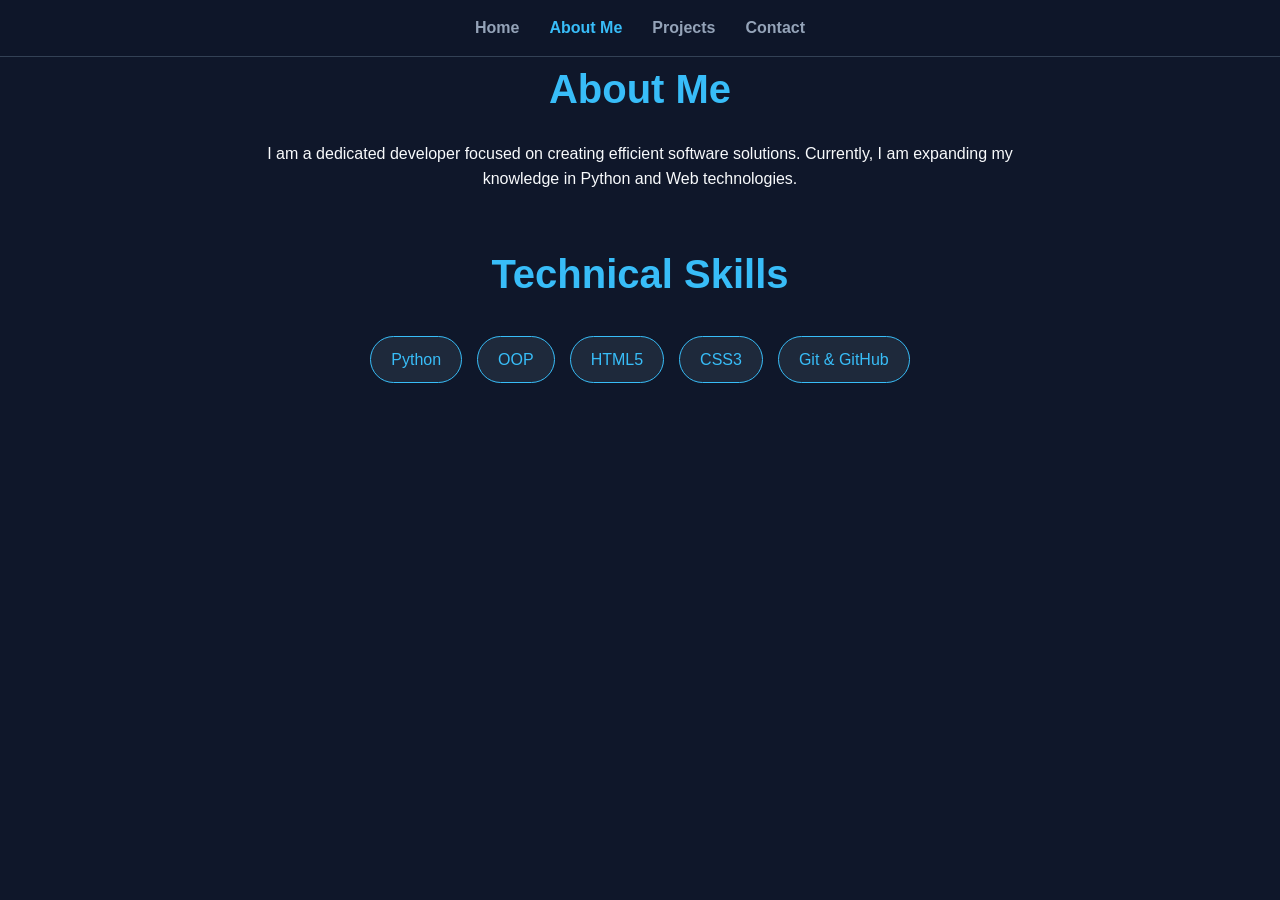
==== about.html @ 62d6a4ef "updated stylesheet" ====
<!DOCTYPE html>
<html lang="en">
<head>
    <meta charset="UTF-8">
    <meta name="viewport" content="width=device-width, initial-scale=1.0">
    <title>About Me | Skills</title>
    <link rel="stylesheet" href="css/style.css">
</head>
<body>
    <nav>
        <ul class="nav-links">
            <li><a href="index.html">Home</a></li>
            <li><a href="about.html" class="active">About Me</a></li>
            <li><a href="projects.html">Projects</a></li>
            <li><a href="contact.html">Contact</a></li>
        </ul>
    </nav>

    <section class="container">
        <h2>About Me</h2>
        <p style="text-align: center; max-width: 800px; margin: 0 auto;">
            I am a dedicated developer focused on creating efficient software solutions. 
            Currently, I am expanding my knowledge in Python and Web technologies.
        </p>

        <h2 style="margin-top: 50px;">Technical Skills</h2>
        <div class="skills-container">
            <span class="skill-badge">Python</span>
            <span class="skill-badge">OOP</span>
            <span class="skill-badge">HTML5</span>
            <span class="skill-badge">CSS3</span>
            <span class="skill-badge">Git & GitHub</span>
        </div>
    </section>

    <button id="scrollToTop">↑</button>
    <script src="js/script.js"></script>
</body>
</html>
---- css/style.css ----
/* --- Global Styles & Dark Theme --- */
:root {
    --bg-dark: #0f172a;
    --card-bg: #1e293b;
    --accent: #38bdf8; /* Sky Blue */
    --text-main: #f8fafc;
    --text-dim: #94a3b8;
    --nav-bg: rgba(15, 23, 42, 0.9);
}

* {
    margin: 0;
    padding: 0;
    box-sizing: border-box;
}

body {
    font-family: 'Segoe UI', Roboto, Helvetica, Arial, sans-serif;
    background-color: var(--bg-dark);
    color: var(--text-main);
    line-height: 1.6;
    scroll-behavior: smooth;
}

.container {
    max-width: 1100px;
    margin: 0 auto;
    padding: 0 20px;
}

/* --- Navigation --- */
nav {
    background: var(--nav-bg);
    backdrop-filter: blur(10px);
    border-bottom: 1px solid #334155;
    position: sticky;
    top: 0;
    z-index: 1000;
    padding: 15px 0;
}

.nav-links {
    display: flex;
    justify-content: center;
    list-style: none;
    gap: 30px;
}

.nav-links a {
    color: var(--text-dim);
    text-decoration: none;
    font-weight: 600;
    transition: 0.3s;
}

.nav-links a:hover, .nav-links a.active {
    color: var(--accent);
}

/* --- Hero Section (Home) --- */
.hero {
    height: 85vh;
    display: flex;
    flex-direction: column;
    align-items: center;
    justify-content: center;
    text-align: center;
}

.profile-img {
    width: 180px;
    height: 180px;
    border-radius: 50%;
    border: 4px solid var(--accent);
    margin-bottom: 20px;
    box-shadow: 0 0 25px rgba(56, 189, 248, 0.3);
    object-fit: cover;
}

h1 { font-size: 3rem; margin-bottom: 10px; }
.job-title { color: var(--accent); font-size: 1.4rem; font-weight: 300; }

/* --- Content Sections (About/Skills) --- */
section { padding: 80px 0; }
h2 { font-size: 2.5rem; margin-bottom: 20px; color: var(--accent); text-align: center; }

.skills-container {
    display: flex;
    flex-wrap: wrap;
    justify-content: center;
    gap: 15px;
    margin-top: 30px;
}

.skill-badge {
    background: var(--card-bg);
    padding: 10px 20px;
    border-radius: 50px;
    border: 1px solid var(--accent);
    color: var(--accent);
}

/* --- Projects Grid (Responsive) --- */
.projects-grid {
    display: grid;
    grid-template-columns: repeat(auto-fit, minmax(300px, 1fr));
    gap: 25px;
}

.project-card {
    background: var(--card-bg);
    border-radius: 15px;
    overflow: hidden;
    transition: transform 0.3s ease;
    border: 1px solid #334155;
}

.project-card:hover { transform: translateY(-10px); border-color: var(--accent); }
.project-card img { width: 100%; height: 200px; object-fit: cover; }
.project-info { padding: 20px; }

.btn {
    display: inline-block;
    background: var(--accent);
    color: #000;
    padding: 10px 20px;
    border-radius: 5px;
    text-decoration: none;
    font-weight: bold;
    margin-top: 15px;
}

/* --- Contact Form --- */
.contact-form {
    max-width: 600px;
    margin: 0 auto;
    display: flex;
    flex-direction: column;
    gap: 15px;
}

.contact-form input, .contact-form textarea {
    background: var(--card-bg);
    border: 1px solid #334155;
    padding: 12px;
    color: white;
    border-radius: 8px;
}

/* --- Scroll To Top Button --- */
#scrollToTop {
    display: none;
    position: fixed;
    bottom: 30px;
    right: 30px;
    background: var(--accent);
    border: none;
    width: 50px;
    height: 50px;
    border-radius: 50%;
    cursor: pointer;
    font-size: 1.5rem;
    box-shadow: 0 5px 15px rgba(0,0,0,0.3);
}

/* --- Mobile Responsiveness --- */
@media (max-width: 768px) {
    .nav-links { gap: 15px; font-size: 0.9rem; }
    h1 { font-size: 2.2rem; }
}
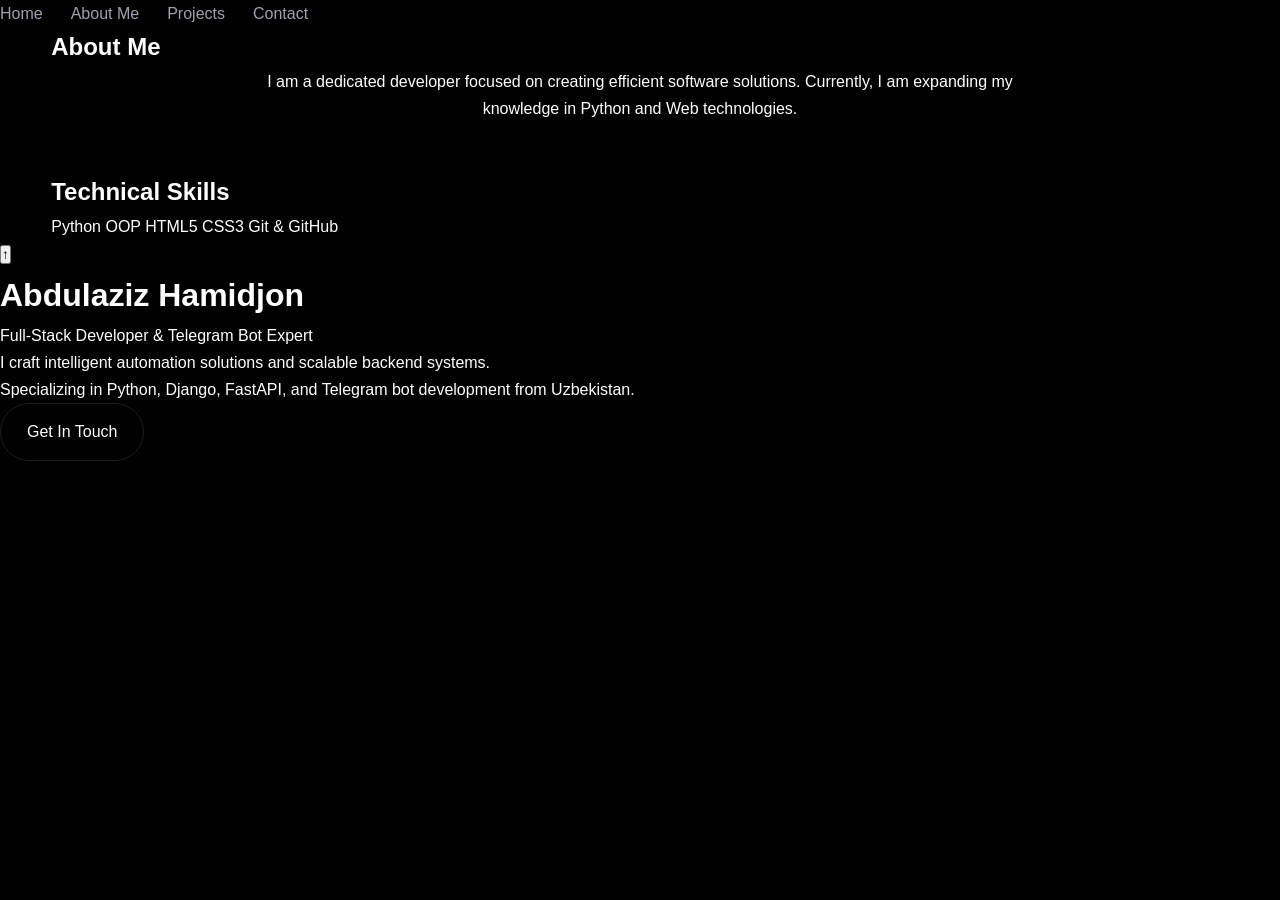
==== commit 2df3ac0d: "built the entire website on the index" ====
--- a/about.html
+++ b/about.html
@@ -36,4 +36,20 @@
     <button id="scrollToTop">↑</button>
     <script src="js/script.js"></script>
 </body>
+<!-- Hero Section Based on Image -->
+<header class="hero-fullscreen">
+    <div class="hero-content">
+        <h1 class="hero-name">Abdulaziz Hamidjon</h1>
+        <p class="hero-job">Full-Stack Developer & Telegram Bot Expert</p>
+        <p class="hero-description">
+            I craft intelligent automation solutions and scalable backend systems.<br>
+            Specializing in Python, Django, FastAPI, and Telegram bot development from Uzbekistan.
+        </p>
+        <div class="hero-actions">
+            <a href="#contact" class="btn-outline">Get In Touch</a>
+        </div>
+    </div>
+</header>
+
+
 </html>
--- a/css/style.css
+++ b/css/style.css
@@ -1,170 +1,556 @@
-/* --- Global Styles & Dark Theme --- */
 :root {
-    --bg-dark: #0f172a;
-    --card-bg: #1e293b;
-    --accent: #38bdf8; /* Sky Blue */
-    --text-main: #f8fafc;
-    --text-dim: #94a3b8;
-    --nav-bg: rgba(15, 23, 42, 0.9);
+  --bg: #000000;
+  --surface: rgba(255, 255, 255, 0.03);
+  --border: rgba(255, 255, 255, 0.12);
+  --text: #ffffff;
+  --muted: #a1a1aa;
+  --soft: #d4d4d8;
+  --max-width: 1180px;
+  --radius: 18px;
+  --transition: all 0.3s ease;
 }
 
 * {
-    margin: 0;
-    padding: 0;
-    box-sizing: border-box;
+  margin: 0;
+  padding: 0;
+  box-sizing: border-box;
+}
+
+html {
+  scroll-behavior: smooth;
 }
 
 body {
-    font-family: 'Segoe UI', Roboto, Helvetica, Arial, sans-serif;
-    background-color: var(--bg-dark);
-    color: var(--text-main);
-    line-height: 1.6;
-    scroll-behavior: smooth;
+  font-family: 'Inter', sans-serif;
+  background: var(--bg);
+  color: var(--text);
+  line-height: 1.7;
+}
+
+a {
+  color: inherit;
+  text-decoration: none;
+}
+
+ul {
+  list-style: none;
 }
 
 .container {
-    max-width: 1100px;
-    margin: 0 auto;
-    padding: 0 20px;
-}
-
-/* --- Navigation --- */
-nav {
-    background: var(--nav-bg);
-    backdrop-filter: blur(10px);
-    border-bottom: 1px solid #334155;
-    position: sticky;
-    top: 0;
-    z-index: 1000;
-    padding: 15px 0;
+  width: min(92%, var(--max-width));
+  margin: 0 auto;
+}
+
+.section {
+  padding: 110px 0;
+}
+
+.site-header {
+  position: sticky;
+  top: 0;
+  z-index: 1000;
+  backdrop-filter: blur(14px);
+  background: rgba(0, 0, 0, 0.6);
+  border-bottom: 1px solid rgba(255, 255, 255, 0.06);
+}
+
+.nav {
+  display: flex;
+  align-items: center;
+  justify-content: space-between;
+  padding: 18px 0;
+}
+
+.logo {
+  font-size: 1.2rem;
+  font-weight: 800;
+  letter-spacing: 0.08em;
 }
 
 .nav-links {
-    display: flex;
-    justify-content: center;
-    list-style: none;
-    gap: 30px;
+  display: flex;
+  gap: 28px;
 }
 
 .nav-links a {
-    color: var(--text-dim);
-    text-decoration: none;
-    font-weight: 600;
-    transition: 0.3s;
-}
-
-.nav-links a:hover, .nav-links a.active {
-    color: var(--accent);
-}
-
-/* --- Hero Section (Home) --- */
+  color: var(--muted);
+  transition: var(--transition);
+}
+
+.nav-links a:hover {
+  color: var(--text);
+}
+
 .hero {
-    height: 85vh;
-    display: flex;
+  min-height: 100vh;
+  display: flex;
+  align-items: center;
+  text-align: center;
+}
+
+.hero-content {
+  max-width: 840px;
+}
+
+.hero h1 {
+  font-size: clamp(2.5rem, 7vw, 5.5rem);
+  font-weight: 800;
+  line-height: 1.05;
+  margin-bottom: 16px;
+}
+
+.hero h2 {
+  font-size: clamp(1.1rem, 2.2vw, 1.6rem);
+  color: var(--soft);
+  font-weight: 500;
+  margin-bottom: 20px;
+}
+
+.hero p {
+  max-width: 720px;
+  margin: 0 auto 34px;
+  color: var(--muted);
+  font-size: 1.05rem;
+}
+
+.btn-outline {
+  display: inline-block;
+  padding: 14px 26px;
+  border: 1px solid var(--border);
+  border-radius: 999px;
+  color: var(--text);
+  transition: var(--transition);
+}
+
+.btn-outline:hover {
+  background: rgba(255, 255, 255, 0.06);
+  transform: translateY(-2px);
+}
+
+.about-grid {
+  display: grid;
+  grid-template-columns: 1.4fr 1fr;
+  gap: 56px;
+}
+
+.about-section h2,
+.connect-section h2 {
+  font-size: 2.2rem;
+  margin-bottom: 24px;
+}
+
+.about-left p {
+  color: var(--muted);
+  margin-bottom: 16px;
+  max-width: 760px;
+}
+
+.skills-block {
+  margin-top: 34px;
+}
+
+.skills-block h3,
+.info-block h3,
+.connect-group h3 {
+  font-size: 1rem;
+  color: var(--text);
+  margin-bottom: 16px;
+}
+
+.skills-tags {
+  display: flex;
+  flex-wrap: wrap;
+  gap: 12px;
+}
+
+.skills-tags span {
+  padding: 10px 14px;
+  border: 1px solid var(--border);
+  background: var(--surface);
+  border-radius: 999px;
+  color: var(--soft);
+  font-size: 0.95rem;
+}
+
+.info-block {
+  margin-bottom: 32px;
+}
+
+.info-block p,
+.info-block li {
+  color: var(--muted);
+}
+
+.info-block ul {
+  padding-left: 18px;
+  list-style: disc;
+}
+
+blockquote {
+  border-left: 2px solid rgba(255, 255, 255, 0.16);
+  padding-left: 16px;
+  color: var(--soft);
+  font-style: italic;
+}
+
+.section-heading.center {
+  text-align: center;
+  max-width: 760px;
+  margin: 0 auto 56px;
+}
+
+.section-heading p {
+  color: var(--muted);
+}
+
+.connect-group {
+  margin-bottom: 46px;
+}
+
+.card-grid {
+  display: grid;
+  gap: 20px;
+}
+
+.card-grid.three {
+  grid-template-columns: repeat(3, 1fr);
+}
+
+.card-grid.two {
+  grid-template-columns: repeat(2, 1fr);
+}
+
+.contact-card {
+  border: 1px solid var(--border);
+  background: transparent;
+  border-radius: var(--radius);
+  padding: 24px;
+  transition: var(--transition);
+}
+
+.contact-card:hover {
+  background: rgba(255, 255, 255, 0.04);
+  transform: translateY(-4px);
+}
+
+.contact-card h4 {
+  font-size: 1.1rem;
+  margin-bottom: 10px;
+}
+
+.contact-card p {
+  color: var(--soft);
+  margin-bottom: 8px;
+}
+
+.contact-card span {
+  color: var(--muted);
+  font-size: 0.95rem;
+}
+
+.mono {
+  font-family: ui-monospace, SFMono-Regular, Menlo, Monaco, Consolas, monospace;
+}
+
+@media (max-width: 900px) {
+  .about-grid,
+  .card-grid.three,
+  .card-grid.two {
+    grid-template-columns: 1fr;
+  }
+
+  .section {
+    padding: 90px 0;
+  }
+
+  .nav-links {
+    gap: 16px;
+  }
+}
+
+@media (max-width: 600px) {
+  .nav {
     flex-direction: column;
-    align-items: center;
-    justify-content: center;
-    text-align: center;
-}
-
-.profile-img {
-    width: 180px;
-    height: 180px;
-    border-radius: 50%;
-    border: 4px solid var(--accent);
-    margin-bottom: 20px;
-    box-shadow: 0 0 25px rgba(56, 189, 248, 0.3);
-    object-fit: cover;
-}
-
-h1 { font-size: 3rem; margin-bottom: 10px; }
-.job-title { color: var(--accent); font-size: 1.4rem; font-weight: 300; }
-
-/* --- Content Sections (About/Skills) --- */
-section { padding: 80px 0; }
-h2 { font-size: 2.5rem; margin-bottom: 20px; color: var(--accent); text-align: center; }
-
-.skills-container {
-    display: flex;
-    flex-wrap: wrap;
-    justify-content: center;
-    gap: 15px;
-    margin-top: 30px;
-}
-
-.skill-badge {
-    background: var(--card-bg);
-    padding: 10px 20px;
-    border-radius: 50px;
-    border: 1px solid var(--accent);
-    color: var(--accent);
-}
-
-/* --- Projects Grid (Responsive) --- */
+    gap: 12px;
+  }
+
+  .hero {
+    text-align: left;
+  }
+
+  .hero p {
+    margin-left: 0;
+  }
+
+  .btn-outline {
+    width: fit-content;
+  }
+}
+.contact-layout {
+  display: grid;
+  grid-template-columns: 1.05fr 0.95fr;
+  gap: 56px;
+  align-items: start;
+}
+
+.contact-copy h2 {
+  font-size: clamp(2.6rem, 5vw, 4.8rem);
+  line-height: 1.05;
+  font-weight: 800;
+  max-width: 620px;
+  margin-bottom: 22px;
+}
+
+.contact-copy h2 span {
+  color: #10b981;
+  display: inline-block;
+  border-bottom: 3px solid rgba(16, 185, 129, 0.35);
+}
+
+.contact-copy > p {
+  max-width: 560px;
+  color: var(--muted);
+  font-size: 1.08rem;
+  margin-bottom: 34px;
+}
+
+.contact-info {
+  display: grid;
+  gap: 20px;
+  max-width: 620px;
+}
+
+.contact-card,
+.trusted-card,
+.contact-form {
+  border: 1px solid var(--border);
+  background: rgba(255, 255, 255, 0.03);
+  border-radius: 18px;
+  backdrop-filter: blur(10px);
+}
+
+.contact-card {
+  display: flex;
+  align-items: center;
+  gap: 16px;
+  padding: 20px;
+  transition: var(--transition);
+}
+
+.contact-card:hover {
+  transform: translateY(-3px);
+  background: rgba(255, 255, 255, 0.05);
+}
+
+.contact-card-wide {
+  min-height: 84px;
+}
+
+.contact-row {
+  display: grid;
+  grid-template-columns: repeat(2, 1fr);
+  gap: 16px;
+}
+
+.contact-icon {
+  width: 48px;
+  height: 48px;
+  border-radius: 12px;
+  display: grid;
+  place-items: center;
+  background: rgba(16, 185, 129, 0.12);
+  color: #10b981;
+  font-weight: 700;
+  flex-shrink: 0;
+}
+
+.label {
+  color: var(--muted);
+  font-size: 0.84rem;
+  text-transform: uppercase;
+  letter-spacing: 0.08em;
+  margin-bottom: 4px;
+}
+
+.contact-card h4,
+.trusted-card strong {
+  color: var(--text);
+}
+
+.trusted-card {
+  display: flex;
+  align-items: center;
+  gap: 16px;
+  padding: 18px 20px;
+}
+
+.avatars {
+  display: flex;
+  margin-right: 4px;
+}
+
+.avatars span {
+  width: 34px;
+  height: 34px;
+  border-radius: 50%;
+  display: grid;
+  place-items: center;
+  margin-left: -8px;
+  background: #111;
+  border: 1px solid rgba(255, 255, 255, 0.1);
+}
+
+.trusted-card p {
+  color: var(--muted);
+  margin-top: 4px;
+}
+
+.contact-form {
+  position: relative;
+  padding: 28px;
+}
+
+.uptime-badge {
+  position: absolute;
+  top: -14px;
+  right: 18px;
+  background: linear-gradient(135deg, #1f9d62, #10b981);
+  color: #fff;
+  padding: 10px 16px;
+  border-radius: 999px;
+  font-size: 0.78rem;
+  font-weight: 700;
+  box-shadow: 0 10px 25px rgba(16, 185, 129, 0.2);
+}
+
+.contact-form label {
+  display: block;
+  margin-bottom: 18px;
+}
+
+.contact-form span {
+  display: block;
+  color: var(--muted);
+  font-size: 0.9rem;
+  text-transform: uppercase;
+  letter-spacing: 0.06em;
+  margin-bottom: 8px;
+}
+
+.contact-form input,
+.contact-form textarea {
+  width: 100%;
+  border: 1px solid rgba(255, 255, 255, 0.08);
+  background: rgba(0, 0, 0, 0.45);
+  color: var(--text);
+  border-radius: 12px;
+  padding: 16px;
+  outline: none;
+  transition: var(--transition);
+}
+
+.contact-form input:focus,
+.contact-form textarea:focus {
+  border-color: rgba(16, 185, 129, 0.55);
+  box-shadow: 0 0 0 3px rgba(16, 185, 129, 0.12);
+}
+
+.form-row {
+  display: grid;
+  grid-template-columns: repeat(2, 1fr);
+  gap: 16px;
+}
+
+.send-btn {
+  width: 100%;
+  border: none;
+  border-radius: 14px;
+  padding: 16px 20px;
+  margin-top: 6px;
+  background: linear-gradient(135deg, #10b981, #059669);
+  color: #fff;
+  font-size: 1rem;
+  font-weight: 700;
+  cursor: pointer;
+  transition: var(--transition);
+}
+
+.send-btn:hover {
+  transform: translateY(-2px);
+}
+
+@media (max-width: 900px) {
+  .contact-layout,
+  .form-row,
+  .contact-row {
+    grid-template-columns: 1fr;
+  }
+}
+
+/* PROJECTS */
 .projects-grid {
-    display: grid;
-    grid-template-columns: repeat(auto-fit, minmax(300px, 1fr));
-    gap: 25px;
+  display: grid;
+  grid-template-columns: repeat(3, 1fr);
+  gap: 24px;
+  margin-top: 48px;
 }
 
 .project-card {
-    background: var(--card-bg);
-    border-radius: 15px;
-    overflow: hidden;
-    transition: transform 0.3s ease;
-    border: 1px solid #334155;
-}
-
-.project-card:hover { transform: translateY(-10px); border-color: var(--accent); }
-.project-card img { width: 100%; height: 200px; object-fit: cover; }
-.project-info { padding: 20px; }
-
-.btn {
-    display: inline-block;
-    background: var(--accent);
-    color: #000;
-    padding: 10px 20px;
-    border-radius: 5px;
-    text-decoration: none;
-    font-weight: bold;
-    margin-top: 15px;
-}
-
-/* --- Contact Form --- */
-.contact-form {
-    max-width: 600px;
-    margin: 0 auto;
-    display: flex;
-    flex-direction: column;
-    gap: 15px;
-}
-
-.contact-form input, .contact-form textarea {
-    background: var(--card-bg);
-    border: 1px solid #334155;
-    padding: 12px;
-    color: white;
-    border-radius: 8px;
-}
-
-/* --- Scroll To Top Button --- */
-#scrollToTop {
-    display: none;
-    position: fixed;
-    bottom: 30px;
-    right: 30px;
-    background: var(--accent);
-    border: none;
-    width: 50px;
-    height: 50px;
-    border-radius: 50%;
-    cursor: pointer;
-    font-size: 1.5rem;
-    box-shadow: 0 5px 15px rgba(0,0,0,0.3);
-}
-
-/* --- Mobile Responsiveness --- */
-@media (max-width: 768px) {
-    .nav-links { gap: 15px; font-size: 0.9rem; }
-    h1 { font-size: 2.2rem; }
-}
+  background: var(--surface);
+  border: 1px solid var(--border);
+  border-radius: 20px;
+  padding: 32px;
+  transition: var(--transition);
+  position: relative;
+  overflow: hidden;
+}
+
+.project-card:hover {
+  border-color: rgba(16, 185, 129, 0.4);
+  transform: translateY(-8px);
+}
+
+.project-tags {
+  display: flex;
+  gap: 8px;
+  margin-bottom: 20px;
+}
+
+.project-tags span {
+  font-size: 0.75rem;
+  text-transform: uppercase;
+  letter-spacing: 0.05em;
+  color: #10b981;
+  background: rgba(16, 185, 129, 0.1);
+  padding: 4px 10px;
+  border-radius: 6px;
+}
+
+.project-card h3 {
+  font-size: 1.4rem;
+  margin-bottom: 12px;
+}
+
+.project-card p {
+  color: var(--muted);
+  font-size: 0.95rem;
+  margin-bottom: 24px;
+}
+
+.project-link {
+  font-size: 0.9rem;
+  font-weight: 600;
+  color: #10b981;
+}
+
+/* AVATARS FIXED */
+.avatars img {
+  width: 32px;
+  height: 32px;
+  border-radius: 50%;
+  border: 2px solid #000;
+  margin-left: -10px;
+}
+.avatars img:first-child { margin-left: 0; }
+
+
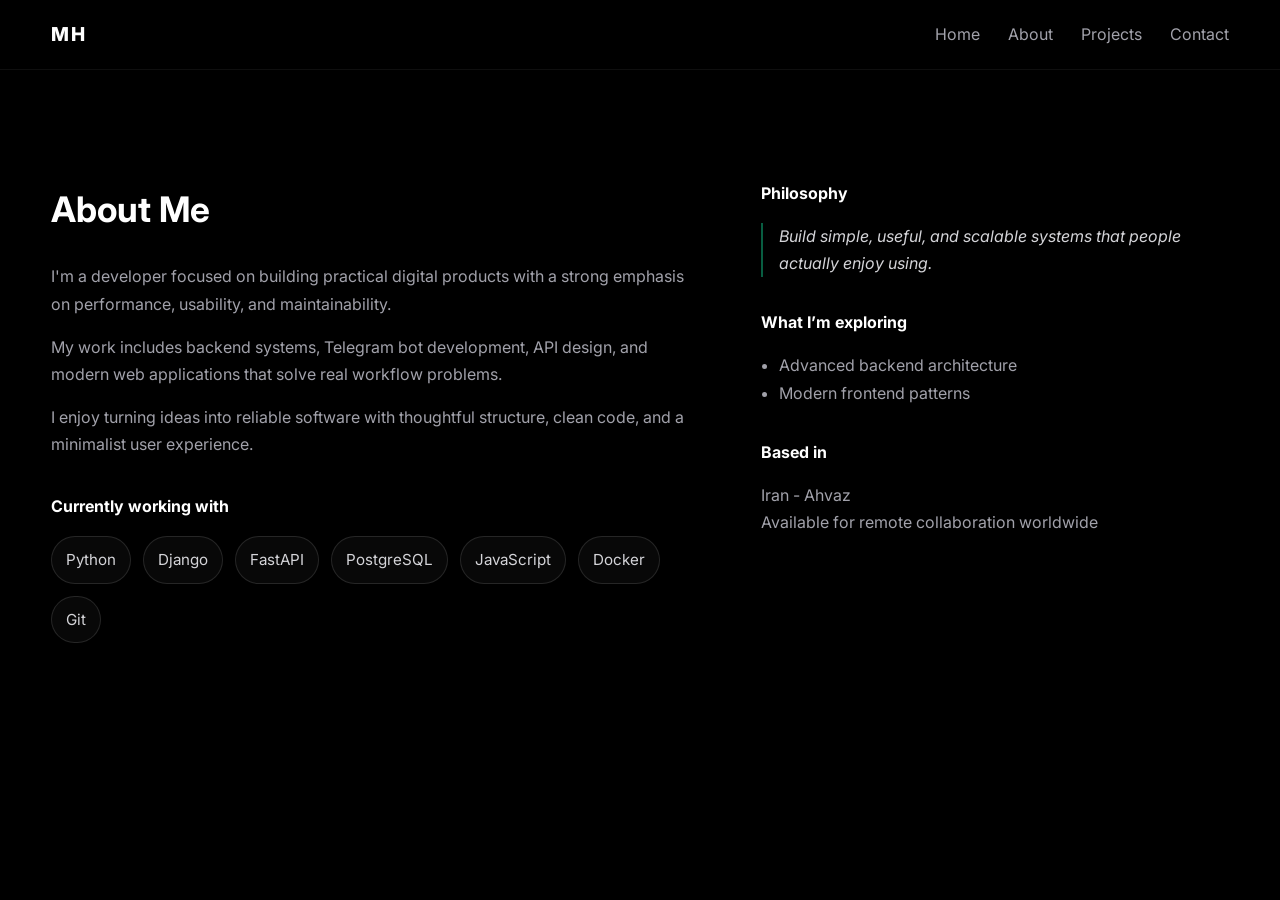
==== commit 07e6c5a1: "modified css , added contact form , added projects" ====
--- a/about.html
+++ b/about.html
@@ -1,55 +1,122 @@
 <!DOCTYPE html>
 <html lang="en">
 <head>
-    <meta charset="UTF-8">
-    <meta name="viewport" content="width=device-width, initial-scale=1.0">
-    <title>About Me | Skills</title>
-    <link rel="stylesheet" href="css/style.css">
+<meta charset="UTF-8">
+<meta name="viewport" content="width=device-width, initial-scale=1.0">
+
+<title>About | MuhammadHosseinKoorehsaz</title>
+
+<link rel="preconnect" href="https://fonts.googleapis.com">
+<link rel="preconnect" href="https://fonts.gstatic.com" crossorigin>
+
+<link href="https://fonts.googleapis.com/css2?family=Inter:wght@400;500;600;700;800&display=swap" rel="stylesheet">
+
+<link rel="stylesheet" href="css/style.css">
 </head>
+
 <body>
-    <nav>
-        <ul class="nav-links">
-            <li><a href="index.html">Home</a></li>
-            <li><a href="about.html" class="active">About Me</a></li>
-            <li><a href="projects.html">Projects</a></li>
-            <li><a href="contact.html">Contact</a></li>
-        </ul>
-    </nav>
 
-    <section class="container">
-        <h2>About Me</h2>
-        <p style="text-align: center; max-width: 800px; margin: 0 auto;">
-            I am a dedicated developer focused on creating efficient software solutions. 
-            Currently, I am expanding my knowledge in Python and Web technologies.
-        </p>
+<header class="site-header">
+<div class="container nav">
 
-        <h2 style="margin-top: 50px;">Technical Skills</h2>
-        <div class="skills-container">
-            <span class="skill-badge">Python</span>
-            <span class="skill-badge">OOP</span>
-            <span class="skill-badge">HTML5</span>
-            <span class="skill-badge">CSS3</span>
-            <span class="skill-badge">Git & GitHub</span>
-        </div>
-    </section>
+<a href="index.html#home" class="logo">MH</a>
 
-    <button id="scrollToTop">↑</button>
-    <script src="js/script.js"></script>
-</body>
-<!-- Hero Section Based on Image -->
-<header class="hero-fullscreen">
-    <div class="hero-content">
-        <h1 class="hero-name">Abdulaziz Hamidjon</h1>
-        <p class="hero-job">Full-Stack Developer & Telegram Bot Expert</p>
-        <p class="hero-description">
-            I craft intelligent automation solutions and scalable backend systems.<br>
-            Specializing in Python, Django, FastAPI, and Telegram bot development from Uzbekistan.
-        </p>
-        <div class="hero-actions">
-            <a href="#contact" class="btn-outline">Get In Touch</a>
-        </div>
-    </div>
+<nav>
+<ul class="nav-links">
+<li><a href="index.html#home">Home</a></li>
+<li><a href="about.html" class="active">About</a></li>
+<li><a href="index.html#projects">Projects</a></li>
+<li><a href="index.html#connect">Contact</a></li>
+</ul>
+</nav>
+
+</div>
 </header>
 
 
+<section class="section about-section">
+
+<div class="container about-grid">
+
+<div class="about-left">
+
+<h2>About Me</h2>
+
+<p>
+I'm a developer focused on building practical digital products with a strong emphasis on performance, usability, and maintainability.
+</p>
+
+<p>
+My work includes backend systems, Telegram bot development, API design, and modern web applications that solve real workflow problems.
+</p>
+
+<p>
+I enjoy turning ideas into reliable software with thoughtful structure, clean code, and a minimalist user experience.
+</p>
+
+<div class="skills-block">
+
+<h3>Currently working with</h3>
+
+<div class="skills-tags">
+
+<span>Python</span>
+<span>Django</span>
+<span>FastAPI</span>
+<span>PostgreSQL</span>
+<span>JavaScript</span>
+<span>Docker</span>
+<span>Git</span>
+
+</div>
+
+</div>
+
+</div>
+
+
+<div class="about-right">
+
+<div class="info-block">
+
+<h3>Philosophy</h3>
+
+<blockquote>
+Build simple, useful, and scalable systems that people actually enjoy using.
+</blockquote>
+
+</div>
+
+
+<div class="info-block">
+
+<h3>What I’m exploring</h3>
+
+<ul>
+
+<li>Advanced backend architecture</li>
+<li>Modern frontend patterns</li>
+
+</ul>
+
+</div>
+
+
+<div class="info-block">
+
+<h3>Based in</h3>
+
+<p>Iran - Ahvaz</p>
+
+<p>Available for remote collaboration worldwide</p>
+
+</div>
+
+</div>
+
+</div>
+
+</section>
+
+</body>
 </html>
--- a/css/style.css
+++ b/css/style.css
@@ -1,10 +1,13 @@
 :root {
   --bg: #000000;
   --surface: rgba(255, 255, 255, 0.03);
+  --surface-hover: rgba(255, 255, 255, 0.05);
   --border: rgba(255, 255, 255, 0.12);
   --text: #ffffff;
   --muted: #a1a1aa;
   --soft: #d4d4d8;
+  --accent: #10b981;
+  --accent-dark: #059669;
   --max-width: 1180px;
   --radius: 18px;
   --transition: all 0.3s ease;
@@ -21,7 +24,7 @@
 }
 
 body {
-  font-family: 'Inter', sans-serif;
+  font-family: "Inter", sans-serif;
   background: var(--bg);
   color: var(--text);
   line-height: 1.7;
@@ -36,6 +39,12 @@
   list-style: none;
 }
 
+input,
+textarea,
+button {
+  font: inherit;
+}
+
 .container {
   width: min(92%, var(--max-width));
   margin: 0 auto;
@@ -44,6 +53,8 @@
 .section {
   padding: 110px 0;
 }
+
+/* HEADER */
 
 .site-header {
   position: sticky;
@@ -69,6 +80,7 @@
 
 .nav-links {
   display: flex;
+  align-items: center;
   gap: 28px;
 }
 
@@ -80,6 +92,8 @@
 .nav-links a:hover {
   color: var(--text);
 }
+
+/* HERO */
 
 .hero {
   min-height: 100vh;
@@ -90,6 +104,7 @@
 
 .hero-content {
   max-width: 840px;
+  margin: 0 auto;
 }
 
 .hero h1 {
@@ -123,9 +138,32 @@
 }
 
 .btn-outline:hover {
-  background: rgba(255, 255, 255, 0.06);
+  background: var(--surface-hover);
   transform: translateY(-2px);
 }
+
+/* SHARED SECTION HEADING */
+
+.section-heading {
+  max-width: 760px;
+  margin: 0 auto 56px;
+}
+
+.section-heading.center {
+  text-align: center;
+}
+
+.section-heading h2 {
+  font-size: clamp(2rem, 4vw, 2.7rem);
+  line-height: 1.15;
+  margin-bottom: 12px;
+}
+
+.section-heading p {
+  color: var(--muted);
+}
+
+/* ABOUT */
 
 .about-grid {
   display: grid;
@@ -133,8 +171,7 @@
   gap: 56px;
 }
 
-.about-section h2,
-.connect-section h2 {
+.about-section h2 {
   font-size: 2.2rem;
   margin-bottom: 24px;
 }
@@ -150,8 +187,7 @@
 }
 
 .skills-block h3,
-.info-block h3,
-.connect-group h3 {
+.info-block h3 {
   font-size: 1rem;
   color: var(--text);
   margin-bottom: 16px;
@@ -187,105 +223,107 @@
 }
 
 blockquote {
-  border-left: 2px solid rgba(255, 255, 255, 0.16);
+  border-left: 2px solid rgba(16, 185, 129, 0.5);
   padding-left: 16px;
   color: var(--soft);
   font-style: italic;
 }
 
-.section-heading.center {
-  text-align: center;
-  max-width: 760px;
-  margin: 0 auto 56px;
-}
-
-.section-heading p {
-  color: var(--muted);
-}
-
-.connect-group {
-  margin-bottom: 46px;
-}
-
-.card-grid {
-  display: grid;
-  gap: 20px;
-}
-
-.card-grid.three {
+/* PROJECTS */
+
+.projects-grid {
+  display: grid;
   grid-template-columns: repeat(3, 1fr);
-}
-
-.card-grid.two {
-  grid-template-columns: repeat(2, 1fr);
-}
-
-.contact-card {
+  gap: 24px;
+}
+
+.project-card {
+  min-height: 260px;
+  background: var(--surface);
   border: 1px solid var(--border);
-  background: transparent;
-  border-radius: var(--radius);
-  padding: 24px;
-  transition: var(--transition);
-}
-
-.contact-card:hover {
-  background: rgba(255, 255, 255, 0.04);
-  transform: translateY(-4px);
-}
-
-.contact-card h4 {
-  font-size: 1.1rem;
-  margin-bottom: 10px;
-}
-
-.contact-card p {
-  color: var(--soft);
-  margin-bottom: 8px;
-}
-
-.contact-card span {
+  border-radius: 20px;
+  padding: 32px;
+  transition: var(--transition);
+  position: relative;
+  overflow: hidden;
+}
+
+.project-card::before {
+  content: "";
+  position: absolute;
+  inset: 0;
+  background: radial-gradient(
+    circle at top right,
+    rgba(16, 185, 129, 0.12),
+    transparent 38%
+  );
+  opacity: 0;
+  transition: var(--transition);
+}
+
+.project-card:hover {
+  border-color: rgba(16, 185, 129, 0.4);
+  transform: translateY(-8px);
+  background: var(--surface-hover);
+}
+
+.project-card:hover::before {
+  opacity: 1;
+}
+
+.project-content {
+  position: relative;
+  z-index: 1;
+}
+
+.project-tags {
+  display: flex;
+  flex-wrap: wrap;
+  gap: 8px;
+  margin-bottom: 20px;
+}
+
+.project-tags span {
+  font-size: 0.75rem;
+  text-transform: uppercase;
+  letter-spacing: 0.05em;
+  color: var(--accent);
+  background: rgba(16, 185, 129, 0.1);
+  padding: 4px 10px;
+  border-radius: 6px;
+}
+
+.project-card h3 {
+  font-size: 1.4rem;
+  line-height: 1.25;
+  margin-bottom: 12px;
+}
+
+.project-card p {
   color: var(--muted);
   font-size: 0.95rem;
-}
-
-.mono {
-  font-family: ui-monospace, SFMono-Regular, Menlo, Monaco, Consolas, monospace;
-}
-
-@media (max-width: 900px) {
-  .about-grid,
-  .card-grid.three,
-  .card-grid.two {
-    grid-template-columns: 1fr;
-  }
-
-  .section {
-    padding: 90px 0;
-  }
-
-  .nav-links {
-    gap: 16px;
-  }
-}
-
-@media (max-width: 600px) {
-  .nav {
-    flex-direction: column;
-    gap: 12px;
-  }
-
-  .hero {
-    text-align: left;
-  }
-
-  .hero p {
-    margin-left: 0;
-  }
-
-  .btn-outline {
-    width: fit-content;
-  }
-}
+  margin-bottom: 24px;
+}
+
+.project-link {
+  display: inline-block;
+  font-size: 0.9rem;
+  font-weight: 600;
+  color: var(--accent);
+  transition: var(--transition);
+}
+
+.project-link:hover {
+  transform: translateX(4px);
+}
+
+/* CONTACT */
+
+.connect-section h2 {
+  font-size: 2.2rem;
+  margin-bottom: 24px;
+}
+
 .contact-layout {
   display: grid;
   grid-template-columns: 1.05fr 0.95fr;
@@ -302,7 +340,7 @@
 }
 
 .contact-copy h2 span {
-  color: #10b981;
+  color: var(--accent);
   display: inline-block;
   border-bottom: 3px solid rgba(16, 185, 129, 0.35);
 }
@@ -320,12 +358,17 @@
   max-width: 620px;
 }
 
+.contact-row {
+  display: grid;
+  grid-template-columns: repeat(2, 1fr);
+  gap: 16px;
+}
+
 .contact-card,
-.trusted-card,
 .contact-form {
   border: 1px solid var(--border);
-  background: rgba(255, 255, 255, 0.03);
-  border-radius: 18px;
+  background: var(--surface);
+  border-radius: var(--radius);
   backdrop-filter: blur(10px);
 }
 
@@ -339,17 +382,12 @@
 
 .contact-card:hover {
   transform: translateY(-3px);
-  background: rgba(255, 255, 255, 0.05);
+  background: var(--surface-hover);
+  border-color: rgba(16, 185, 129, 0.35);
 }
 
 .contact-card-wide {
   min-height: 84px;
-}
-
-.contact-row {
-  display: grid;
-  grid-template-columns: repeat(2, 1fr);
-  gap: 16px;
 }
 
 .contact-icon {
@@ -359,8 +397,7 @@
   display: grid;
   place-items: center;
   background: rgba(16, 185, 129, 0.12);
-  color: #10b981;
-  font-weight: 700;
+  color: var(--accent);
   flex-shrink: 0;
 }
 
@@ -372,63 +409,26 @@
   margin-bottom: 4px;
 }
 
-.contact-card h4,
-.trusted-card strong {
+.contact-card h4 {
   color: var(--text);
-}
-
-.trusted-card {
-  display: flex;
-  align-items: center;
-  gap: 16px;
-  padding: 18px 20px;
-}
-
-.avatars {
-  display: flex;
-  margin-right: 4px;
-}
-
-.avatars span {
-  width: 34px;
-  height: 34px;
-  border-radius: 50%;
-  display: grid;
-  place-items: center;
-  margin-left: -8px;
-  background: #111;
-  border: 1px solid rgba(255, 255, 255, 0.1);
-}
-
-.trusted-card p {
-  color: var(--muted);
-  margin-top: 4px;
-}
+  font-size: 1rem;
+  line-height: 1.35;
+  word-break: break-word;
+}
+
+/* FORM */
 
 .contact-form {
   position: relative;
   padding: 28px;
 }
 
-.uptime-badge {
-  position: absolute;
-  top: -14px;
-  right: 18px;
-  background: linear-gradient(135deg, #1f9d62, #10b981);
-  color: #fff;
-  padding: 10px 16px;
-  border-radius: 999px;
-  font-size: 0.78rem;
-  font-weight: 700;
-  box-shadow: 0 10px 25px rgba(16, 185, 129, 0.2);
-}
-
 .contact-form label {
   display: block;
   margin-bottom: 18px;
 }
 
-.contact-form span {
+.contact-form label > span {
   display: block;
   color: var(--muted);
   font-size: 0.9rem;
@@ -449,10 +449,20 @@
   transition: var(--transition);
 }
 
+.contact-form input::placeholder,
+.contact-form textarea::placeholder {
+  color: rgba(161, 161, 170, 0.65);
+}
+
 .contact-form input:focus,
 .contact-form textarea:focus {
   border-color: rgba(16, 185, 129, 0.55);
   box-shadow: 0 0 0 3px rgba(16, 185, 129, 0.12);
+}
+
+.contact-form textarea {
+  resize: vertical;
+  min-height: 150px;
 }
 
 .form-row {
@@ -467,8 +477,8 @@
   border-radius: 14px;
   padding: 16px 20px;
   margin-top: 6px;
-  background: linear-gradient(135deg, #10b981, #059669);
-  color: #fff;
+  background: linear-gradient(135deg, var(--accent), var(--accent-dark));
+  color: #ffffff;
   font-size: 1rem;
   font-weight: 700;
   cursor: pointer;
@@ -477,80 +487,106 @@
 
 .send-btn:hover {
   transform: translateY(-2px);
+  box-shadow: 0 14px 40px rgba(16, 185, 129, 0.18);
+}
+
+/* RESPONSIVE */
+
+@media (max-width: 1100px) {
+  .projects-grid {
+    grid-template-columns: repeat(2, 1fr);
+  }
+
+  .contact-layout {
+    gap: 40px;
+  }
 }
 
 @media (max-width: 900px) {
+  .section {
+    padding: 90px 0;
+  }
+
+  .about-grid,
   .contact-layout,
-  .form-row,
-  .contact-row {
+  .projects-grid {
     grid-template-columns: 1fr;
   }
-}
-
-/* PROJECTS */
-.projects-grid {
-  display: grid;
-  grid-template-columns: repeat(3, 1fr);
-  gap: 24px;
-  margin-top: 48px;
-}
-
-.project-card {
-  background: var(--surface);
-  border: 1px solid var(--border);
-  border-radius: 20px;
-  padding: 32px;
-  transition: var(--transition);
-  position: relative;
-  overflow: hidden;
-}
-
-.project-card:hover {
-  border-color: rgba(16, 185, 129, 0.4);
-  transform: translateY(-8px);
-}
-
-.project-tags {
-  display: flex;
-  gap: 8px;
-  margin-bottom: 20px;
-}
-
-.project-tags span {
-  font-size: 0.75rem;
-  text-transform: uppercase;
-  letter-spacing: 0.05em;
-  color: #10b981;
-  background: rgba(16, 185, 129, 0.1);
-  padding: 4px 10px;
-  border-radius: 6px;
-}
-
-.project-card h3 {
-  font-size: 1.4rem;
-  margin-bottom: 12px;
-}
-
-.project-card p {
-  color: var(--muted);
-  font-size: 0.95rem;
-  margin-bottom: 24px;
-}
-
-.project-link {
-  font-size: 0.9rem;
-  font-weight: 600;
-  color: #10b981;
-}
-
-/* AVATARS FIXED */
-.avatars img {
-  width: 32px;
-  height: 32px;
-  border-radius: 50%;
-  border: 2px solid #000;
-  margin-left: -10px;
-}
-.avatars img:first-child { margin-left: 0; }
-
-
+
+  .contact-copy h2 {
+    max-width: 100%;
+  }
+
+  .contact-copy > p,
+  .contact-info {
+    max-width: 100%;
+  }
+
+  .nav-links {
+    gap: 16px;
+  }
+}
+
+@media (max-width: 700px) {
+  .contact-row,
+  .form-row {
+    grid-template-columns: 1fr;
+  }
+
+  .project-card {
+    min-height: auto;
+  }
+}
+
+@media (max-width: 600px) {
+  .section {
+    padding: 76px 0;
+  }
+
+  .nav {
+    flex-direction: column;
+    gap: 12px;
+  }
+
+  .nav-links {
+    flex-wrap: wrap;
+    justify-content: center;
+    gap: 12px;
+    font-size: 0.92rem;
+  }
+
+  .hero {
+    min-height: calc(100vh - 90px);
+    text-align: left;
+  }
+
+  .hero-content {
+    margin: 0 auto;
+  }
+
+  .hero p {
+    margin-left: 0;
+    margin-right: 0;
+  }
+
+  .btn-outline {
+    width: fit-content;
+  }
+
+  .about-section h2,
+  .connect-section h2 {
+    font-size: 2rem;
+  }
+
+  .contact-copy h2 {
+    font-size: clamp(2.25rem, 12vw, 3.2rem);
+  }
+
+  .contact-card {
+    align-items: flex-start;
+  }
+
+  .contact-form {
+    padding: 22px;
+  }
+}
